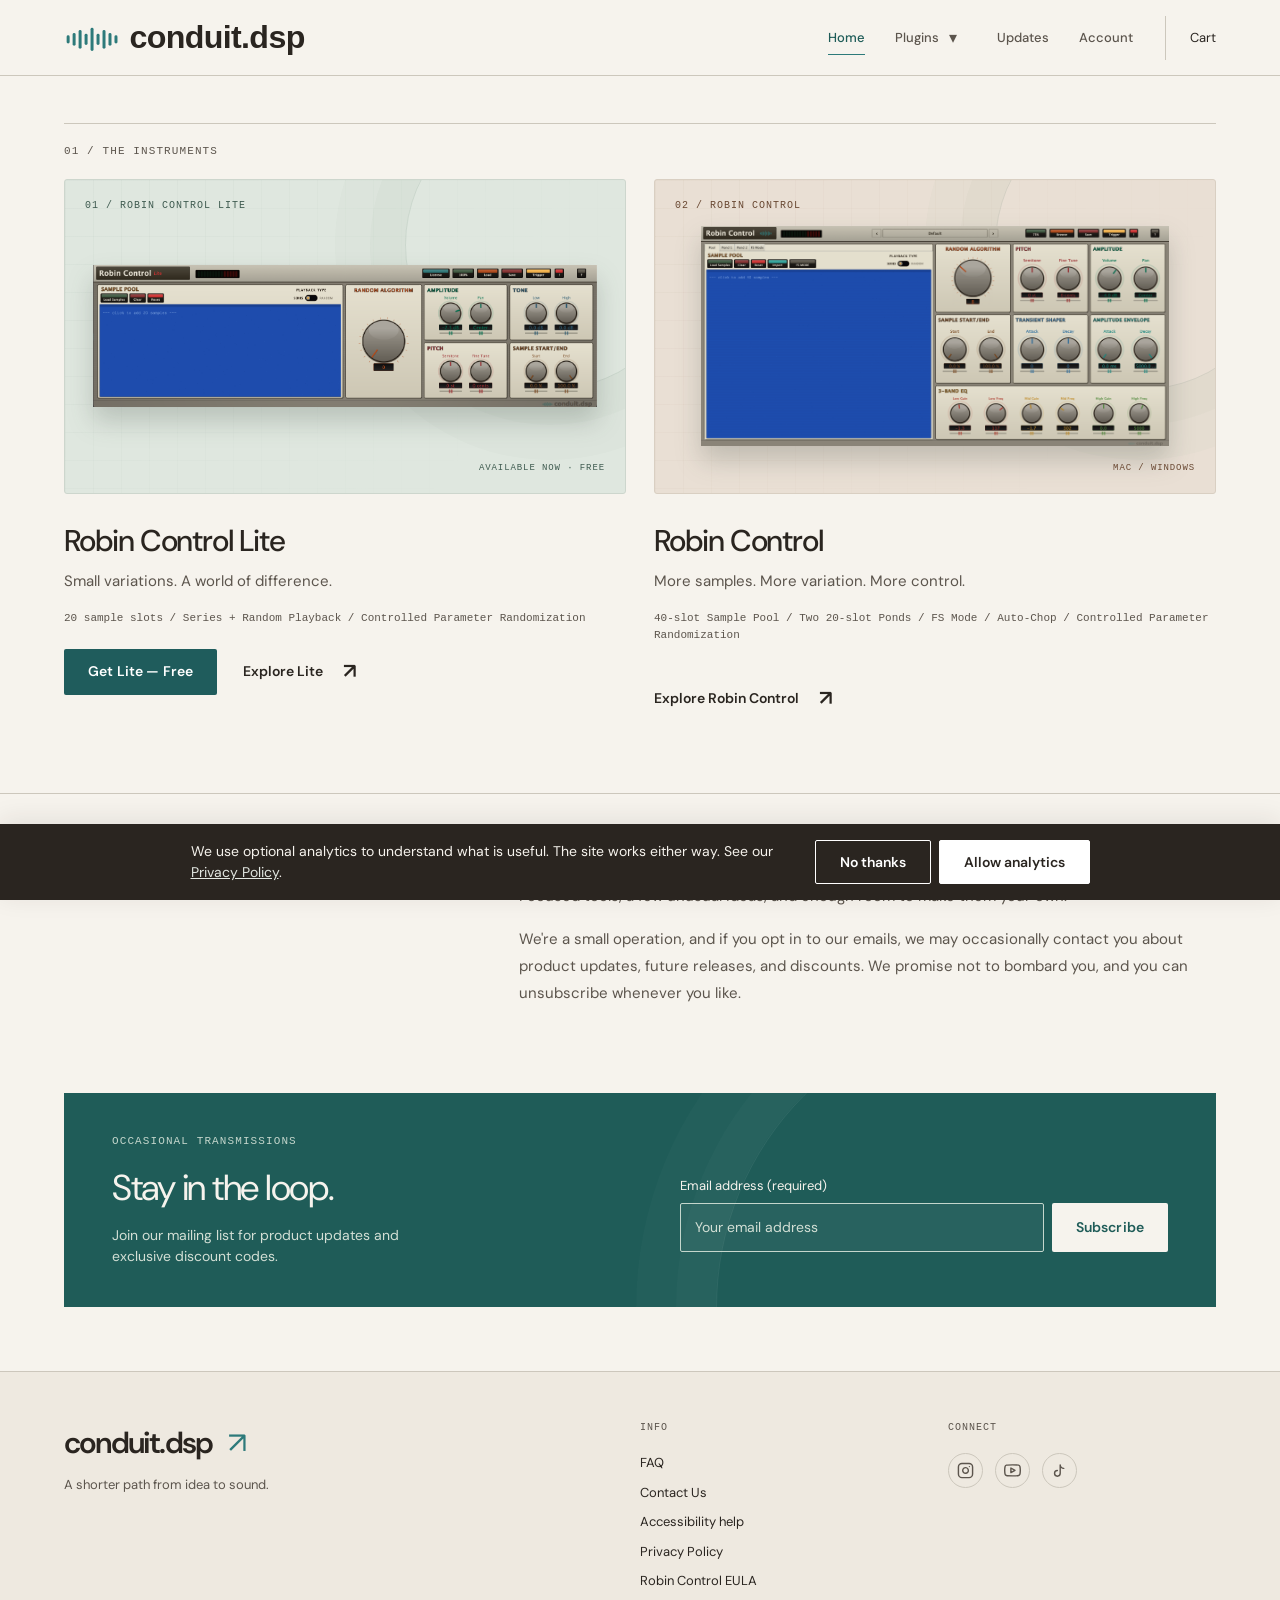
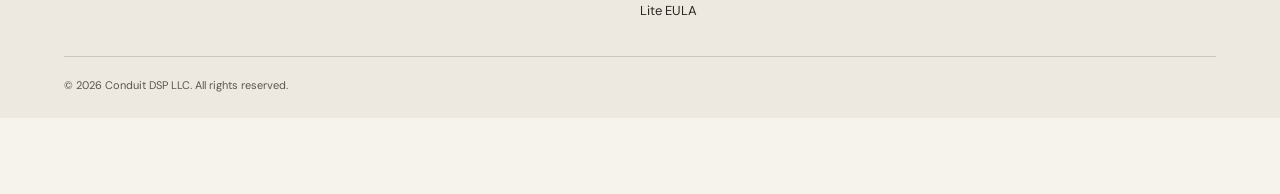
==== index.html @ bfa2acb9 "Launch Robin Control storefront with verified 1.0.2 downloads and refund terms" ====
<!DOCTYPE html>
<html lang="en">
<!-- ==================== HEAD: Meta, Fonts, Stylesheets ==================== -->
<head>
  <meta charset="UTF-8">
  <meta name="viewport" content="width=device-width, initial-scale=1.0">
  <link rel="icon" type="image/png" href="/assets/images/WAVEFORM-favicon.png">
  <title>Conduit DSP — Audio Plugins</title>
  <!-- Open Graph -->
  <meta property="og:title" content="Conduit DSP — Audio Plugins">
  <meta property="og:description" content="Precision audio plugins for modern producers and sound designers.">
  <meta property="og:image" content="https://conduitdsp.com/assets/images/og-image.png">
  <meta property="og:url" content="https://conduitdsp.com/">
  <meta property="og:type" content="website">
  <!-- Twitter Card -->
  <meta name="twitter:card" content="summary_large_image">
  <meta name="twitter:title" content="Conduit DSP — Audio Plugins">
  <meta name="twitter:description" content="Precision audio plugins for modern producers and sound designers.">
  <meta name="twitter:image" content="https://conduitdsp.com/assets/images/og-image.png">
  <!-- Google Fonts: DM Serif Display (headings) + DM Sans (body) -->
  <link rel="preconnect" href="https://fonts.googleapis.com">
  <link rel="preconnect" href="https://fonts.gstatic.com" crossorigin>
  <link href="https://fonts.googleapis.com/css2?family=DM+Serif+Display:ital@0;1&family=DM+Sans:wght@400;500;600;700&display=swap" rel="stylesheet">
  <!-- Stylesheets -->
  <link rel="stylesheet" href="/assets/css/reset.css">
  <link rel="stylesheet" href="/assets/css/global.css">
  <link rel="stylesheet" href="/assets/css/header.css">
  <link rel="stylesheet" href="/assets/css/footer.css">
  <link rel="stylesheet" href="/assets/css/storefront.css?v=20260922-1">
  <link rel="stylesheet" href="/assets/css/cookie-banner.css">
  <link rel="stylesheet" href="/assets/css/pages/home.css?v=20260922-1">
  <!-- MailerLite Universal -->
  <script>
  (function(w,d,e,u,f,l,n){w[f]=w[f]||function(){(w[f].q=w[f].q||[])
  .push(arguments);},l=d.createElement(e),l.async=1,l.src=u,
  n=d.getElementsByTagName(e)[0],n.parentNode.insertBefore(l,n);})
  (window,document,'script','https://assets.mailerlite.com/js/universal.js','ml');
  ml('account', '2241125');
  </script>
  <!-- End MailerLite Universal -->
</head>
<body>
  <a class="skip-link" href="#main-content">Skip to content</a>

  <!-- ==================== HEADER: Logo, Cart Widget, Navigation ==================== -->
  <header class="site-header">
    <div class="site-header__inner container">
      <div class="site-header__top">
        <a href="/" class="site-logo">
          <img src="/assets/images/logo.svg" alt="Conduit DSP">
        </a>
        <nav class="site-nav" id="site-nav" aria-label="Main navigation">
        <ul class="site-nav__list">
          <li class="nav-item active"><a href="/">Home</a></li>
          <li class="nav-item nav-item--has-dropdown">
            <a href="/plugins/">Plugins</a>
            <button class="nav-dropdown-toggle" type="button" aria-label="Show plugin links" aria-expanded="false" aria-controls="plugin-menu"><span aria-hidden="true">▾</span></button>
            <div id="plugin-menu" class="dropdown-menu">
              <a href="/plugins/robin-control/">Robin Control</a>
              <a href="/plugins/robin-control-lite/">Robin Control Lite</a>
            </div>
          </li>
          <li class="nav-item"><a href="/updates/">Updates</a></li>
          <li class="nav-item"><a href="/account/" data-store-action="view_account">Account</a></li>
        </ul>
      </nav>
        <div class="cart-widget">
          <a href="/cart/" class="cart-widget__link" data-store-action="view_cart">Cart <span class="cart-count" hidden data-moonbase-if="cart.has_items" data-moonbase-render="cart.item_count">0</span></a>
        </div>
        <button type="button" class="nav-toggle" aria-label="Toggle navigation" aria-controls="site-nav" aria-expanded="false"><span></span><span></span></button>
      </div>
    </div>
  </header>

  <!-- ==================== MAIN CONTENT ==================== -->
  <main class="main-content" id="main-content" tabindex="-1">


    <h1 class="sr-only">Audio plugins from conduit.dsp</h1>

    <!-- ========== Plugin Cards Grid ========== -->
    <section class="home-plugins" id="plugins" aria-label="Our plugins">
      <div class="container">
        <div class="section-index"><span>01 / The instruments</span></div>
        <div class="home-plugins__grid">

          <!-- Robin Control Lite Card -->
          <article class="plugin-card plugin-card--lite">
            <a href="/plugins/robin-control-lite/" class="plugin-card__image plugin-card__image--screenshot">
              <span class="product-label">01 / Robin Control Lite</span><img src="/assets/images/RCL_02.png" alt="Robin Control Lite plugin interface" width="2802" height="792"><span class="product-status">Available now · Free</span>
            </a>
            <div class="plugin-card__body">
              <h2 class="plugin-card__name"><a href="/plugins/robin-control-lite/">Robin Control Lite</a></h2>
              <p class="plugin-card__summary">Small variations. A world of difference.</p>
              <p class="plugin-card__meta">20 sample slots / Series + Random Playback / Controlled Parameter Randomization</p>
              <div class="plugin-card__actions"><a class="btn btn--primary" href="https://conduitdsp.moonbase.sh/buy/robin-control-lite" data-store-action="add_to_cart" data-moonbase-if="!product.robin-control-lite.owned">Get Lite — Free</a><a class="btn btn--outline" href="https://conduitdsp.moonbase.sh/download/robin-control-lite" data-store-action="download_product" hidden data-moonbase-if="product.robin-control-lite.owned">Download Lite</a><a class="text-link" href="/plugins/robin-control-lite/">Explore Lite <span aria-hidden="true">↗</span></a></div>
            </div>
          </article>

          <!-- Robin Control Card -->
          <article class="plugin-card plugin-card--control">
            <a href="/plugins/robin-control/" class="plugin-card__image plugin-card__image--screenshot">
              <span class="product-label">02 / Robin Control</span><span class="plugin-card__image-frame">
                <img src="/assets/images/robin-control-interface.png" alt="Robin Control plugin interface" width="2096" height="986">

              </span><span class="product-status">Mac / Windows</span>
            </a>
            <div class="plugin-card__body">
              <h2 class="plugin-card__name"><a href="/plugins/robin-control/">Robin Control</a></h2>
              <p class="plugin-card__summary">More samples. More variation. More control.</p>
              <p class="plugin-card__meta">40-slot Sample Pool / Two 20-slot Ponds / FS Mode / Auto-Chop / Controlled Parameter Randomization</p>

              <a class="text-link product-explore" href="/plugins/robin-control/">Explore Robin Control <span aria-hidden="true">↗</span></a>
            </div>
          </article>



        </div>
      </div>
    </section>

    <!-- ========== About Section ========== -->
    <section class="home-about">
      <div class="container">
        <!-- <img src="/assets/images/banner-about.jpg" alt="About Conduit DSP" class="about-banner"> -->
        <div class="home-about__text">
          <p class="eyebrow">02 / A note from conduit.dsp</p>
          <p>We make audio plugins that shorten the path between an idea and the sound in your head. Focused tools, a few unusual ideas, and enough room to make them your own.</p>
          <p>We're a small operation, and if you opt in to our emails, we may occasionally contact you about product updates, future releases, and discounts. We promise not to bombard you, and you can unsubscribe whenever you like.</p>
        </div>
      </div>
    </section>

    <!-- ========== Newsletter Signup ========== -->
    <section class="home-newsletter">
      <div class="container">
        <div class="home-newsletter__inner">
          <p class="eyebrow">Occasional transmissions</p><h2>Stay in the loop.</h2>
          <p>Join our mailing list for product updates and exclusive discount codes.</p>
          <form id="newsletter-form" class="newsletter-form">
            <label for="newsletter-email">Email address (required)</label><input id="newsletter-email" type="email" name="email" placeholder="Your email address" autocomplete="email" required>
            <button type="submit" class="btn btn--submit">Subscribe</button>
          </form>
          <div id="newsletter-status" role="status" aria-live="polite" aria-atomic="true"></div>
        </div>
      </div>
    </section>
  </main>

  <!-- ==================== FOOTER: Info Links, Social Icons, Copyright ==================== -->
  <footer class="site-footer">
    <div class="container">
      <div class="site-footer__inner">
        <div class="footer-brand"><a href="/">conduit.dsp<span aria-hidden="true">↗</span></a><p>A shorter path from idea to sound.</p></div>
        <div class="footer-col">
          <h2 class="footer-col__heading">Info</h2>
          <div class="footer-links">
            <a href="/faq/">FAQ</a>
            <a href="mailto:hello@conduitdsp.com">Contact Us</a>
            <a href="mailto:hello@conduitdsp.com?subject=Website%20accessibility%20help">Accessibility help</a>
            <a href="/privacy-policy/">Privacy Policy</a>
            <a href="/eula/robin-control/">Robin Control EULA</a>
            <a href="/eula/robin-control-lite/">Lite EULA</a>
          </div>
        </div>
        <div class="footer-col">
          <h2 class="footer-col__heading">Connect</h2>
          <div class="footer-socials">
            <a href="https://www.instagram.com/conduit.dsp/" aria-label="Instagram" target="_blank" rel="noopener">
              <svg aria-hidden="true" focusable="false" viewBox="0 0 24 24" fill="none" stroke="currentColor" stroke-width="2" stroke-linecap="round" stroke-linejoin="round"><rect x="2" y="2" width="20" height="20" rx="5" ry="5"/><path d="M16 11.37A4 4 0 1 1 12.63 8 4 4 0 0 1 16 11.37z"/><line x1="17.5" y1="6.5" x2="17.51" y2="6.5"/></svg>
            </a>
            <a href="https://www.youtube.com/@conduitdsp" aria-label="YouTube" target="_blank" rel="noopener">
              <svg aria-hidden="true" focusable="false" viewBox="0 0 24 24" fill="none" stroke="currentColor" stroke-width="2" stroke-linecap="round" stroke-linejoin="round"><path d="M22.54 6.42a2.78 2.78 0 0 0-1.94-2C18.88 4 12 4 12 4s-6.88 0-8.6.46a2.78 2.78 0 0 0-1.94 2A29 29 0 0 0 1 11.75a29 29 0 0 0 .46 5.33A2.78 2.78 0 0 0 3.4 19.1c1.72.46 8.6.46 8.6.46s6.88 0 8.6-.46a2.78 2.78 0 0 0 1.94-2 29 29 0 0 0 .46-5.25 29 29 0 0 0-.46-5.43z"/><polygon points="9.75 15.02 15.5 11.75 9.75 8.48 9.75 15.02"/></svg>
            </a>
            <a href="https://www.tiktok.com/@conduit.dsp" aria-label="TikTok" target="_blank" rel="noopener">
              <svg aria-hidden="true" focusable="false" viewBox="0 0 24 24" fill="none" stroke="currentColor" stroke-width="2" stroke-linecap="round" stroke-linejoin="round"><path d="M9 12a4 4 0 1 0 4 4V4a5 5 0 0 0 5 5"/></svg>
            </a>
          </div>
        </div>
      </div>
      <p class="site-footer__copyright">&copy; 2026 Conduit DSP LLC. All rights reserved.</p>
    </div>
  </footer>

  <!-- ==================== COOKIE CONSENT ==================== -->
  <div id="cookie-banner" class="cookie-banner hidden" role="region" aria-label="Analytics preferences">
    <p class="cookie-banner__text">We use optional analytics to understand what is useful. The site works either way. See our <a href="/privacy-policy/">Privacy Policy</a>.</p>
    <div class="cookie-banner__actions">
      <button id="cookie-reject" class="cookie-banner__btn cookie-banner__btn--secondary" type="button">No thanks</button>
      <button id="cookie-accept" class="cookie-banner__btn" type="button">Allow analytics</button>
    </div>
  </div>

  <!-- ==================== SCRIPTS ==================== -->
  <script src="/assets/js/storefront.js?v=20261021-rc1"></script>
  <script src="/assets/js/nav.js"></script>
  <script src="/assets/js/cookie-banner.js"></script>

  <script src="/assets/js/newsletter.js"></script>
</body>
</html>
---- assets/css/global.css ----
:root {
  --bg-primary:     #F6F3ED;
  --bg-secondary:   #EEE9E0;
  --bg-elevated:    #E2E7E1;
  --border:         #CCC7BC;
  --text-primary:   #2A2520;
  --text-muted:     #5C554D;
  --text-dim:       #716A60;
  --accent:         #2D7A7A;
  --accent-hover:   #184E4B;
  --accent-deep:    #1F5C58;
  --clay:           #A45D43;
  --font-mono:      ui-monospace, SFMono-Regular, Consolas, monospace;
  --danger:         #B02D36;
  --white:          #ffffff;

  --font-display: 'DM Serif Display', serif;
  --font-body:    'DM Sans', sans-serif;

  --text-xs:   0.75rem;
  --text-sm:   0.875rem;
  --text-base: 1rem;
  --text-lg:   1.125rem;
  --text-xl:   1.25rem;
  --text-2xl:  1.5rem;
  --text-3xl:  2rem;
  --text-4xl:  2.75rem;

  --space-1:  0.25rem;
  --space-2:  0.5rem;
  --space-3:  0.75rem;
  --space-4:  1rem;
  --space-5:  1.25rem;
  --space-6:  1.5rem;
  --space-8:  2rem;
  --space-12: 3rem;
  --space-16: 4rem;
  --space-24: 6rem;

  --max-width: 1200px;
  --header-height: 75px;
  --border-radius: 4px;
}

body {
  background: var(--bg-primary);
  color: var(--text-primary);
  font-family: var(--font-body);
  font-size: var(--text-base);
  display: flex;
  flex-direction: column;
  min-height: 100vh;
}

a:hover {
  text-decoration: underline;
}

.container {
  width: 100%;
  max-width: var(--max-width);
  margin: 0 auto;
  padding: 0 var(--space-6);
}

.main-content {
  padding-top: var(--header-height);
  padding-bottom: var(--space-16);
  flex: 1;
}

/* Buttons */
.btn {
  display: inline-flex;
  align-items: center;
  justify-content: center;
  min-height: 46px;
  padding: var(--space-3) var(--space-6);
  font-family: var(--font-body);
  font-size: var(--text-sm);
  font-weight: 600;
  text-transform: none;
  letter-spacing: 0.01em;
  cursor: pointer;
  border: none;
  border-radius: 2px;
  transition: background 180ms, color 180ms, border-color 180ms, transform 180ms, box-shadow 180ms;
}

.btn--primary {
  background: #1F5C5C;
  color: #fff;
}
.btn--primary:hover { background: #184D4D; }

.btn--add-cart {
  background: #1F5C5C;
  color: #fff;
  width: 100%;
  text-align: center;
}
.btn--add-cart:hover { background: #184D4D; }

.btn--outline {
  background: transparent;
  border: 2px solid #1F5C5C;
  color: #1F5C5C;
}
.btn--outline:hover {
  background: #1F5C5C;
  color: #fff;
}

.btn--lg {
  padding: var(--space-4) var(--space-8);
  font-size: var(--text-base);
}

/* Page stub */
.page-stub {
  padding-top: var(--space-16);
  min-height: 60vh;
}

.page-stub h1 {
  font-family: var(--font-display);
  font-size: var(--text-3xl);
  color: var(--text-primary);
  letter-spacing: 0.02em;
  margin-bottom: var(--space-4);
}

.page-stub p {
  color: var(--text-muted);
  font-size: var(--text-base);
}

/* Legal notice (used under download CTAs and inside email modal) */
.legal-notice {
  font-size: var(--text-xs);
  color: var(--text-muted);
  line-height: 1.5;
  margin-top: var(--space-3);
}

.legal-notice a {
  color: var(--text-muted);
  text-decoration: underline;
}

.legal-notice a:hover {
  color: var(--text-primary);
}

/* Shared editorial rhythm and accessible interactions. */
html { scroll-behavior: smooth; scroll-padding-top: 100px; }
::selection { background: #C6DCD4; color: #173D39; }
a, button, input, select, summary { -webkit-tap-highlight-color: transparent; }
:focus-visible { outline: 2px solid var(--accent); outline-offset: 5px; }
.btn:hover { text-decoration: none; transform: translateY(-2px); box-shadow: 0 4px 10px #203B3312; }
.btn:active { transform: translateY(0); }
.btn:disabled { transform: none; box-shadow: none; }
.btn--outline { border-width: 1px; }
.eyebrow, .section-index, .product-label, .product-status { font-family: var(--font-mono); font-size: 11px; font-weight: 400; letter-spacing: .1em; text-transform: uppercase; }
.eyebrow { color: var(--accent-deep); margin-bottom: 24px; }
.text-link { display: inline-flex; gap: 20px; align-items: center; font-size: 14px; font-weight: 600; }
.text-link span { font-size: 21px; transition: transform 180ms; }
.text-link:hover { text-decoration: none; color: var(--accent); }
.text-link:hover span { transform: translate(3px, -2px); }
.sr-only { position: absolute; width: 1px; height: 1px; padding: 0; margin: -1px; overflow: hidden; clip-path: inset(50%); white-space: nowrap; border: 0; }
.skip-link { position: fixed; top: -100px; left: 20px; padding: 12px 20px; background: var(--text-primary); color: white; z-index: 10000; }
.skip-link:focus { top: 12px; }
.page-stub { max-width: 880px; padding-bottom: 48px; }
.page-stub h1 { font-family: var(--font-body); font-size: clamp(36px, 5vw, 60px); letter-spacing: -.045em; margin-bottom: 40px; }
.page-stub h2 { font-size: 24px; margin: 36px 0 12px; }
.page-stub p { line-height: 1.8; margin-bottom: 18px; }
.page-stub a { text-decoration: underline; text-underline-offset: 3px; }
.faq-item { border-top: 1px solid var(--border); padding: 25px 0 12px; }
.faq-item h2 { font-size: 19px; font-weight: 500; margin-bottom: 10px; }
@media (max-width: 600px) { .container { padding-inline: 20px; } }
@media (prefers-reduced-motion: reduce) {
  html { scroll-behavior: auto; }
  *, *::before, *::after { animation: none !important; transition: none !important; }
}
.page-stub ul { padding-left: 20px; margin: 16px 0 24px; }
.page-stub li { list-style: disc; color: var(--text-muted); line-height: 1.8; margin-bottom: 8px; }

/* Keep keyboard focus visible above fixed header/consent surfaces. */
html { scroll-padding-bottom: calc(var(--cookie-banner-height, 0px) + 20px); }
body { padding-bottom: var(--cookie-banner-height, 0px); }
:where(.site-header, .main-content, .site-footer, .cookie-banner, .storefront-notice) :focus-visible {
  outline: 3px solid var(--accent-deep);
  outline-offset: 3px;
  box-shadow: 0 0 0 3px white;
}
#main-content:focus { outline: none; box-shadow: none; }
@media (forced-colors: active) {
  :focus-visible { outline-color: Highlight !important; }
  .btn, .cookie-banner__btn { border: 1px solid ButtonText; }
}
@media (prefers-reduced-motion: reduce) {
  html:focus-within { scroll-behavior: auto; }
}
---- assets/css/header.css ----
.site-header { position: fixed; inset: 0 0 auto; z-index: 100; background: rgba(246,243,237,.94); backdrop-filter: blur(16px); -webkit-backdrop-filter: blur(16px); border-bottom: 1px solid var(--border); }
.site-header__inner, .site-header__top { display: flex; align-items: center; }
.site-header__top { width: 100%; gap: 32px; min-height: var(--header-height); }
/* Crop only the asset's empty margins; the original waveform is unchanged. */
.site-logo { display: block; flex: 0 0 246px; width: 246px; height: 44px; overflow: hidden; position: relative; }
.site-logo img { position: absolute; width: 460px; max-width: none; height: 92px; left: -87px; top: -23px; }
.site-nav { margin-left: auto; }
.site-nav__list { display: flex; align-items: center; gap: 30px; }
.nav-item > a { display: block; padding: 26px 0; font-size: 13px; font-weight: 500; color: var(--text-muted); position: relative; }
.nav-item > a::after { content: ''; position: absolute; bottom: 18px; left: 0; width: 100%; height: 1px; background: var(--accent); transform: scaleX(0); transform-origin: left; transition: transform 180ms; }
.nav-item > a:hover, .nav-item.active > a { color: var(--accent-deep); text-decoration: none; }
.nav-item > a:hover::after, .nav-item.active > a::after { transform: scaleX(1); }
.nav-item--has-dropdown { position: relative; }
.dropdown-menu { position: absolute; top: 100%; left: -20px; width: 220px; padding: 10px; background: var(--bg-primary); border: 1px solid var(--border); box-shadow: 0 16px 40px #252F2414; opacity: 0; visibility: hidden; transform: translateY(5px); transition: opacity 160ms, transform 160ms, visibility 160ms; }
.nav-item--open .dropdown-menu { opacity: 1; visibility: visible; transform: translateY(0); }
.dropdown-menu a { display: block; padding: 12px; color: var(--text-muted); font-size: 13px; }
.dropdown-menu a:hover { text-decoration: none; background: var(--bg-secondary); color: var(--accent-deep); }
.cart-widget { display: flex; align-items: center; gap: 10px; padding-left: 24px; border-left: 1px solid var(--border); }
.cart-widget__link { display: inline-flex; align-items: center; font-size: 13px; white-space: nowrap; }
#cart-total { font-variant-numeric: tabular-nums; }
#currency-select { background: transparent; border: none; color: var(--text-muted); font-size: 12px; padding: 8px 2px; cursor: pointer; }
.cart-count { width: 20px; height: 20px; display: inline-flex; align-items: center; justify-content: center; background: var(--accent-deep); color: white; border-radius: 50%; font-size: 11px; }
.cart-count.hidden { display: none; }
.nav-toggle { display: none; }
@media (max-width: 900px) {
  .site-header__top { gap: 16px; }
  .site-nav__list { gap: 22px; }
  .cart-widget { padding-left: 16px; }
  .site-logo { flex-basis: 220px; width: 220px; }
  .site-logo img { width: 420px; height: 84px; left: -80px; top: -19px; }
}
@media (max-width: 768px) {
  .site-header__top { gap: 8px; }
  .site-logo { flex-basis: 190px; width: 190px; margin-right: auto; }
  .site-logo img { width: 365px; height: 73px; left: -70px; top: -14px; }
  .cart-widget { border: none; padding: 0; gap: 6px; }
  .nav-toggle { flex: 0 0 40px; display: flex; flex-direction: column; align-items: center; justify-content: center; gap: 6px; width: 40px; height: 44px; border: none; background: transparent; cursor: pointer; }
  .nav-toggle span { width: 20px; height: 1px; background: var(--text-primary); transition: transform 180ms; }
  .nav-toggle[aria-expanded="true"] span:first-child { transform: translateY(3.5px) rotate(45deg); }
  .nav-toggle[aria-expanded="true"] span:last-child { transform: translateY(-3.5px) rotate(-45deg); }
  .site-nav { display: none; position: absolute; top: 100%; left: 0; right: 0; padding: 16px 24px 24px; background: var(--bg-primary); border-bottom: 1px solid var(--border); box-shadow: 0 20px 30px #252F2414; max-height: calc(100dvh - var(--header-height)); overflow: auto; }
  .site-nav--open { display: block; }
  .site-nav__list { display: block; }
  .nav-item > a { padding: 12px 0; font-size: 16px; }
  .nav-item > a::after { display: none; }
  .dropdown-menu { position: static; width: 100%; padding: 0 0 0 12px; opacity: 1; visibility: visible; transform: none; border: none; border-left: 1px solid var(--border); box-shadow: none; }
  .dropdown-menu a { padding: 10px 12px; }
}
@media (max-width: 400px) {
  .site-logo { flex-basis: 153px; width: 153px; }
  .site-logo img { width: 300px; height: 60px; left: -57px; top: -7px; }
  #cart-total { font-size: 11px; }
  #currency-select { font-size: 11px; }
}
@media (max-width: 768px) and (min-width: 401px) { .site-logo { flex-basis: 198px; width: 198px; } }
@media (max-width: 400px) { .site-logo { flex-basis: 166px; width: 166px; } .cart-widget__total { display: none; } }
@media (max-width: 360px) { .site-logo { flex-basis: 142px; width: 142px; } .site-logo img { width: 270px; height: 54px; left: -51px; top: -4px; } .site-header__top { gap: 4px; } }

/* A separate disclosure keeps Plugins a normal destination link. */
.nav-item--has-dropdown { display: flex; align-items: center; flex-wrap: wrap; }
.nav-dropdown-toggle { display: none; align-items: center; justify-content: center; min-width: 28px; min-height: 44px; padding: 0; border: 0; background: transparent; color: var(--text-muted); cursor: pointer; }
.nav-ready .nav-dropdown-toggle { display: inline-flex; }
.dropdown-menu[hidden] { display: none; }
.nav-dropdown-toggle[aria-expanded="true"] span { transform: rotate(180deg); }
.cart-widget__link { min-height: 44px; }
html:not(.nav-ready) .nav-item--has-dropdown:hover .dropdown-menu,
html:not(.nav-ready) .nav-item--has-dropdown:focus-within .dropdown-menu { opacity: 1; visibility: visible; transform: none; }
@media (max-width: 768px) {
  .nav-item--has-dropdown > a { flex: 1; }
  .nav-dropdown-toggle { min-width: 44px; }
  html:not(.nav-ready) .site-header { position: relative; }
  html:not(.nav-ready) .main-content { padding-top: 0; }
  html:not(.nav-ready) .site-header__top { flex-wrap: wrap; }
  html:not(.nav-ready) .site-nav { display: block; position: static; order: 4; width: 100%; max-height: none; }
  html:not(.nav-ready) .nav-toggle { display: none; }
}
---- assets/css/footer.css ----
.site-footer { background: var(--bg-secondary); border-top: 1px solid var(--border); padding: 48px 0 24px; }
.site-footer__inner { display: grid; grid-template-columns: 2fr 1fr 1fr; gap: 40px; }
.footer-brand > a { font-family: var(--font-body); font-size: 30px; font-weight: 600; letter-spacing: -.06em; display: inline-flex; gap: 16px; }
.footer-brand > a:hover { text-decoration: none; }
.footer-brand > a span { color: var(--accent); font-weight: 400; }
.footer-brand p { font-size: 13px; color: var(--text-muted); margin-top: 10px; }
.footer-col__heading { font-family: var(--font-mono); font-size: 10px; letter-spacing: .1em; color: var(--text-muted); text-transform: uppercase; margin-bottom: 18px; }
.footer-links { display: flex; flex-direction: column; gap: 10px; }
.footer-links a { font-size: 13px; color: var(--text-primary); }
.footer-links a:hover { color: var(--accent); text-decoration: none; }
.footer-socials { display: flex; gap: 12px; }
.footer-socials a { color: var(--text-muted); padding: 8px; border: 1px solid var(--border); border-radius: 50%; transition: color 180ms, border-color 180ms; }
.footer-socials a:hover { color: var(--accent); border-color: var(--accent); }
.footer-socials svg { width: 17px; height: 17px; }
.site-footer__copyright { margin-top: 36px; padding-top: 20px; border-top: 1px solid var(--border); font-size: 11px; color: var(--text-muted); }
@media (max-width: 680px) { .site-footer__inner { grid-template-columns: 1fr 1fr; gap: 30px; } .footer-brand { grid-column: 1 / -1; } }
---- assets/css/storefront.css ----
[data-moonbase-if][hidden], .storefront-notice[hidden] { display: none !important; }
[data-store-action][aria-busy="true"] { cursor: progress; opacity: .65; }
.cart-widget__link { gap: 7px; }
.storefront-page { padding-block: 60px 80px; max-width: 780px; }
.storefront-page h1 { font-size: clamp(36px, 5vw, 60px); letter-spacing: -.045em; margin-bottom: 20px; }
.storefront-page > p { color: var(--text-muted); margin-block: 16px; max-width: 600px; }
.storefront-actions { display: flex; flex-wrap: wrap; gap: 14px; margin-block: 28px; }
.storefront-note { font-size: 13px; line-height: 1.7; }
.storefront-notice { position: fixed; bottom: 24px; left: 50%; transform: translateX(-50%); z-index: 110; width: max-content; max-width: calc(100% - 32px); background: var(--bg-primary); border: 1px solid var(--border); box-shadow: 0 8px 30px #2A252022; padding: 16px 20px; font-size: 14px; }
.storefront-notice a { text-decoration: underline; }
.storefront-notice button { margin-left: 16px; background: none; border: none; color: var(--text-muted); cursor: pointer; text-decoration: underline; }
@media (max-width: 768px) { .storefront-page { padding-block: 36px 50px; } }
---- assets/css/cookie-banner.css ----
.cookie-banner {
  position: fixed;
  bottom: 0;
  left: 0;
  right: 0;
  background: var(--text-primary);
  color: var(--bg-primary);
  padding: var(--space-4) var(--space-6);
  display: flex;
  align-items: center;
  justify-content: center;
  gap: var(--space-6);
  font-family: var(--font-body);
  font-size: var(--text-sm);
  z-index: 9999;
}

.cookie-banner.hidden {
  display: none;
}

.cookie-banner__text {
  max-width: 600px;
}

.cookie-banner__text a {
  color: var(--bg-elevated);
  text-decoration: underline;
}

.cookie-banner__actions {
  display: flex;
  align-items: center;
  gap: var(--space-2);
}

.cookie-banner__btn {
  background: var(--white);
  color: var(--text-primary);
  border: 1px solid var(--white);
  padding: var(--space-2) var(--space-6);
  font-family: var(--font-body);
  font-size: var(--text-sm);
  font-weight: 600;
  cursor: pointer;
  border-radius: 2px;
  white-space: nowrap;
}

.cookie-banner__btn:hover {
  background: var(--bg-secondary);
}

.cookie-banner__btn--secondary {
  background: transparent;
  color: var(--white);
}

.cookie-banner__btn--secondary:hover {
  background: rgba(255, 255, 255, 0.12);
}

@media (max-width: 480px) {
  .cookie-banner {
    flex-direction: column;
    gap: var(--space-3);
    text-align: center;
  }

  .cookie-banner__actions {
    justify-content: center;
    width: 100%;
  }
}

.cookie-banner { box-shadow: 0 -4px 24px #2A252018; }
.cookie-banner__btn { min-height: 42px; }
@media (min-width: 481px) and (max-width: 768px) { .cookie-banner { flex-wrap: wrap; gap: 12px; } }

.cookie-banner__actions { flex-wrap: wrap; justify-content: center; }
.cookie-banner__btn { min-height: 44px; white-space: normal; }
/* At heavy zoom a fixed banner can fill most of the viewport. Keep it in flow. */
@media (max-height: 500px) { .cookie-banner { position: static; } }
---- assets/css/pages/home.css ----
.home-plugins { padding-top: 48px; scroll-margin-top: 100px; }
.section-index { display: flex; justify-content: space-between; gap: 20px; border-top: 1px solid var(--border); padding: 19px 0; color: var(--text-muted); }
.home-plugins__grid, .plugins-grid { display: grid; grid-template-columns: repeat(2, minmax(0, 1fr)); gap: 28px; align-items: start; }
.plugin-card { min-width: 0; }
.plugin-card__image { display: flex; align-items: center; justify-content: center; position: relative; height: 315px; padding: 46px 28px; overflow: hidden; isolation: isolate; background: #DFE7DF; border: 1px solid #CDD6CD; border-radius: 3px; }
.plugin-card__image::before { content: ''; position: absolute; inset: 0; z-index: -1; background-image: linear-gradient(#315D4B08 1px, transparent 1px), linear-gradient(90deg, #315D4B08 1px, transparent 1px); background-size: 28px 28px; mask-image: linear-gradient(125deg, #000, transparent 80%); }
.plugin-card__image::after { content: ''; position: absolute; z-index: -1; width: 290px; height: 290px; border: 1px solid #426B5520; border-radius: 50%; right: -70px; top: -80px; box-shadow: 0 0 0 35px #426B5507, 0 0 0 70px #426B5505; }
.plugin-card--control .plugin-card__image { background: #E9DFD4; border-color: #D9CFC2; }
.plugin-card--control .plugin-card__image::before { background-image: linear-gradient(#8B5A3709 1px, transparent 1px), linear-gradient(90deg, #8B5A3709 1px, transparent 1px); }
.plugin-card__image img { width: 100%; height: auto; max-height: 220px; object-fit: contain; filter: drop-shadow(0 14px 13px #28362935); transition: transform 350ms cubic-bezier(.2,.7,.2,1), filter 350ms; }
.plugin-card__image:hover img { transform: translateY(-5px) scale(1.025); filter: drop-shadow(0 20px 16px #28362940); }
.plugin-card__image-frame { display: block; width: 100%; }
.product-label { position: absolute; top: 18px; left: 20px; color: #3F5B50; font-size: 10px; }
.product-status { position: absolute; bottom: 17px; right: 20px; font-size: 9px; color: #3F5B50; }
.plugin-card--control .product-label, .plugin-card--control .product-status { color: #694832; }
.plugin-card__body { padding: 24px 0 0; }
.plugin-card__name { font-size: clamp(24px, 2.7vw, 30px); font-weight: 500; letter-spacing: -.04em; }
.plugin-card__name a:hover { text-decoration: none; color: var(--accent-deep); }
.plugin-card__summary { margin-top: 7px; font-size: 15px; color: var(--text-muted); }
.plugin-card__meta { margin: 18px 0 22px; font-family: var(--font-mono); font-size: 11px; color: var(--text-muted); }
.plugin-card__actions { display: flex; gap: 26px; align-items: center; flex-wrap: wrap; }
.plugin-card__actions .btn { width: auto; }
.product-explore { margin-top: 18px; }
.plugin-card .waitlist-signup { border-top: 1px solid var(--border); padding-top: 18px; margin-top: 22px; }
.home-about { margin-top: 78px; padding: 62px 0; border-top: 1px solid var(--border); }
.home-about__text { display: grid; grid-template-columns: .7fr 1.3fr; column-gap: 80px; }
.home-about__text .eyebrow { grid-column: 1; }
.home-about__text > p:not(.eyebrow) { grid-column: 2; color: var(--text-muted); font-size: 15px; line-height: 1.8; margin-bottom: 16px; }
.home-newsletter { background: var(--accent-deep); color: var(--bg-primary); margin: 8px auto 0; max-width: 1152px; position: relative; overflow: hidden; }
.home-newsletter::after { content: ''; position: absolute; right: -100px; bottom: -300px; width: 600px; height: 600px; border: 1px solid #ffffff12; border-radius: 50%; box-shadow: 0 0 0 40px #ffffff05, 0 0 0 80px #ffffff04; pointer-events: none; }
.home-newsletter__inner { padding: 40px 24px; display: grid; grid-template-columns: 1fr 1fr; column-gap: 80px; position: relative; z-index: 1; }
.home-newsletter .eyebrow { color: #C4D6CC; margin-bottom: 12px; }
.home-newsletter h2 { font-size: 36px; letter-spacing: -.035em; grid-column: 1; }
.home-newsletter p:not(.eyebrow) { font-size: 14px; color: #D3DFD5; max-width: 330px; margin-top: 10px; grid-column: 1; }
.newsletter-form { display: flex; gap: 8px; align-self: center; grid-column: 2; grid-row: 2 / span 2; }
.newsletter-form input { min-width: 0; width: 100%; padding: 13px 14px; background: #ffffff0a; border: 1px solid #C4D6CC88; color: white; border-radius: 2px; font-size: 14px; }
.newsletter-form input::placeholder { color: #D3DFD5; }
.newsletter-form .btn { background: var(--bg-primary); color: var(--accent-deep); }
.newsletter-success, .newsletter-error { grid-column: 2; margin-top: 12px; font-size: 14px; }
.newsletter-error { color: #FFD4C3; }
@media (max-width: 900px) { .home-newsletter { margin-inline: 24px; } .home-newsletter__inner { padding-inline: 8px; column-gap: 36px; } .plugin-card__image { height: 270px; padding-inline: 20px; } }
@media (max-width: 680px) {
  .home-plugins { padding-top: 28px; }
  .section-index { font-size: 9px; }
  .home-plugins__grid, .plugins-grid { grid-template-columns: 1fr; gap: 46px; }
  .plugin-card__image { height: 290px; padding: 48px 22px; }
  .home-about { margin-top: 52px; padding: 40px 0 25px; }
  .home-about__text { display: block; }
  .home-newsletter { margin-inline: 20px; }
  .home-newsletter__inner { display: block; padding: 30px 0; }
  .newsletter-form { margin-top: 24px; flex-wrap: wrap; }
  .newsletter-form input { flex: 1 1 180px; }
  .newsletter-form .btn { flex-grow: 1; }
}
@media (max-width: 680px) { .plugin-card__image { height: 240px; } }

.newsletter-form { flex-wrap: wrap; }
.newsletter-form label { flex-basis: 100%; font-size: 13px; }
.newsletter-form input { flex: 1 1 180px; border-color: #C4D6CC; }
#newsletter-status { grid-column: 2; margin-top: 12px; font-size: 14px; }
#newsletter-status:empty { margin: 0; }
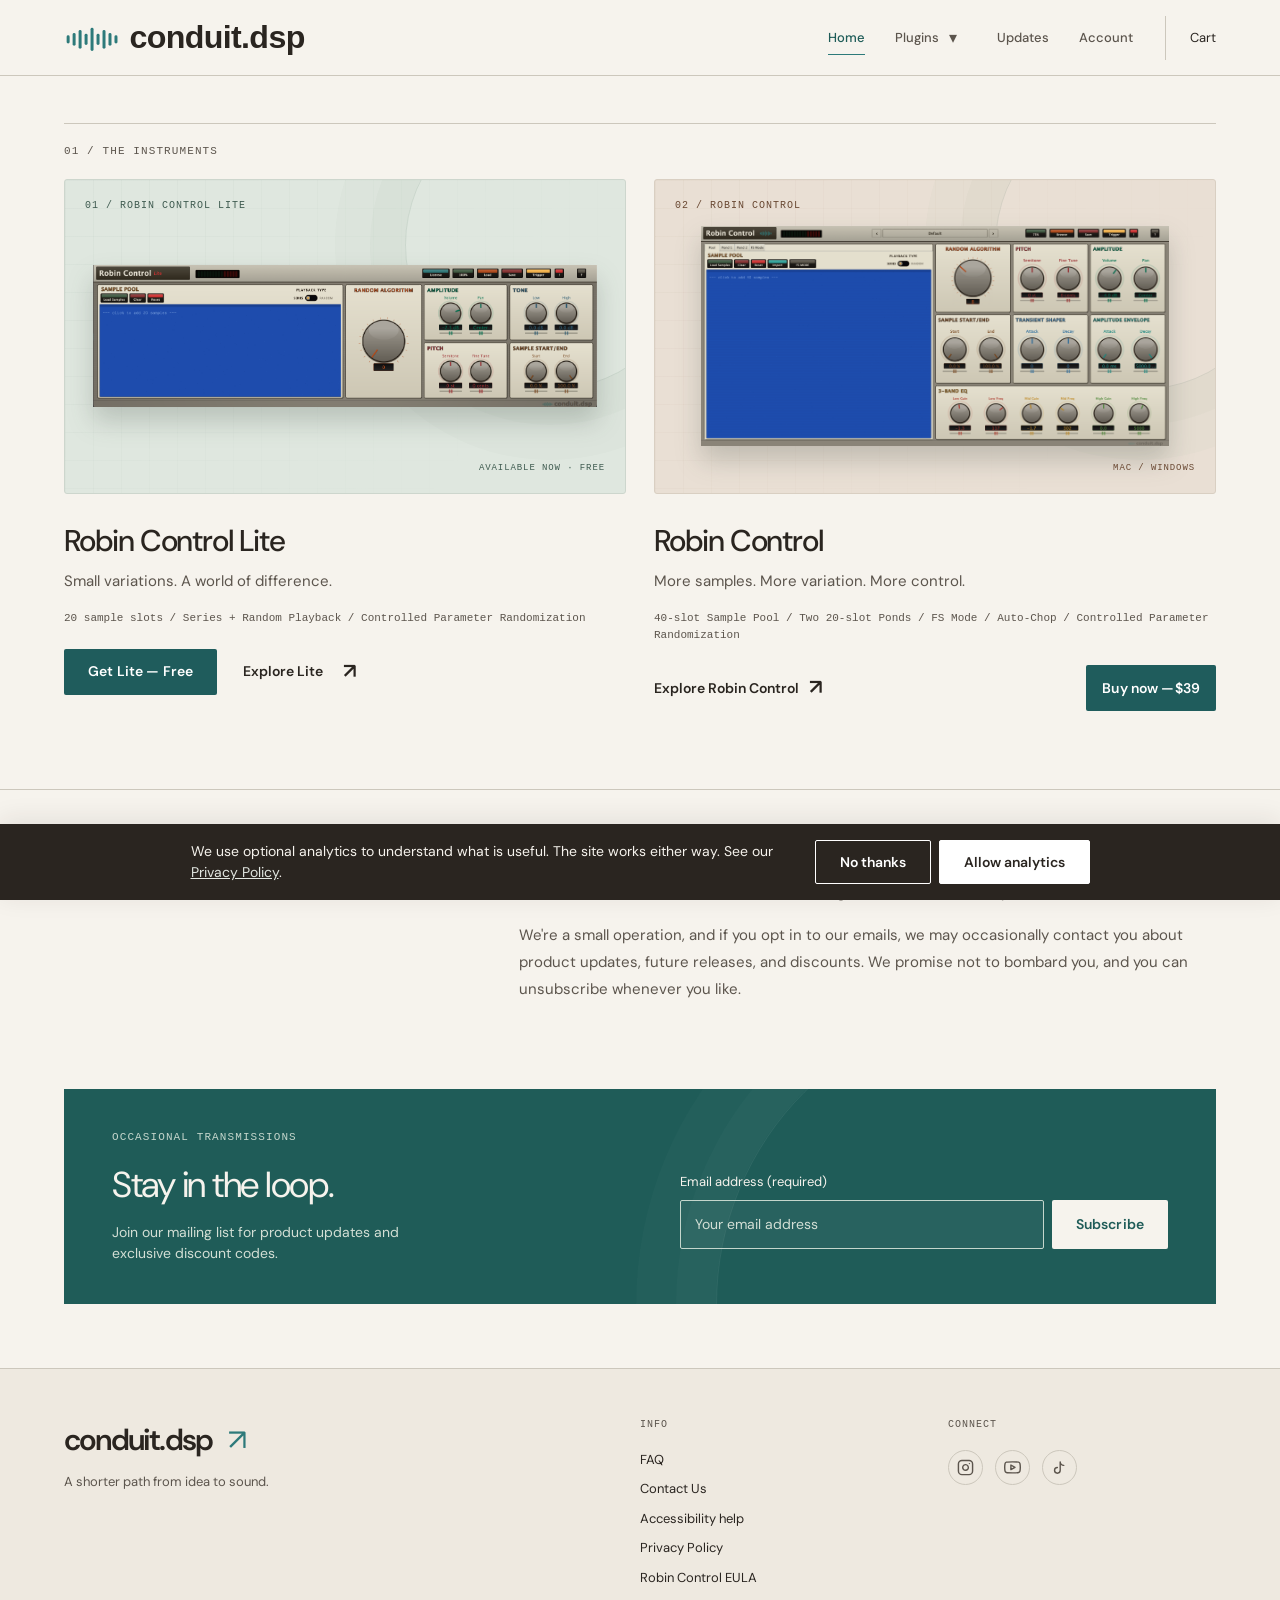
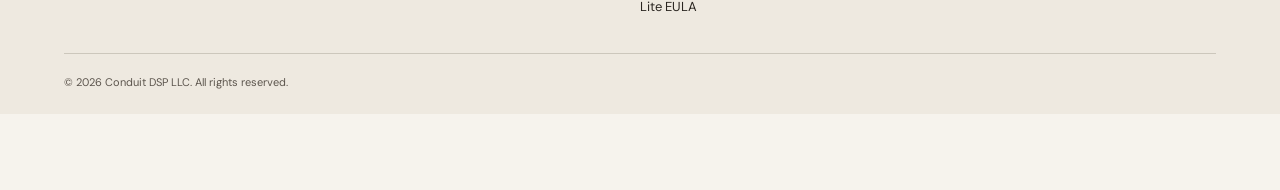
==== commit 7372baa6: "Add priced Robin Control purchase buttons to product cards" ====
--- a/index.html
+++ b/index.html
@@ -28,7 +28,7 @@
   <link rel="stylesheet" href="/assets/css/footer.css">
   <link rel="stylesheet" href="/assets/css/storefront.css?v=20260922-1">
   <link rel="stylesheet" href="/assets/css/cookie-banner.css">
-  <link rel="stylesheet" href="/assets/css/pages/home.css?v=20260922-1">
+  <link rel="stylesheet" href="/assets/css/pages/home.css?v=20261021-buy1">
   <!-- MailerLite Universal -->
   <script>
   (function(w,d,e,u,f,l,n){w[f]=w[f]||function(){(w[f].q=w[f].q||[])
@@ -110,7 +110,11 @@
               <p class="plugin-card__summary">More samples. More variation. More control.</p>
               <p class="plugin-card__meta">40-slot Sample Pool / Two 20-slot Ponds / FS Mode / Auto-Chop / Controlled Parameter Randomization</p>
 
-              <a class="text-link product-explore" href="/plugins/robin-control/">Explore Robin Control <span aria-hidden="true">↗</span></a>
+              <div class="plugin-card__actions plugin-card__actions--control">
+                <a class="text-link" href="/plugins/robin-control/">Explore Robin Control <span aria-hidden="true">↗</span></a>
+                <a class="btn btn--primary" href="https://conduitdsp.moonbase.sh/buy/robin-control" data-store-action="add_to_cart" data-store-product="robin-control" data-moonbase-if="!product.robin-control.owned">Buy now — <span data-moonbase-render="product.robin-control.price">$39</span></a>
+                <a class="btn btn--outline" href="https://conduitdsp.moonbase.sh/download/robin-control" data-store-action="download_product" data-store-product="robin-control" hidden data-moonbase-if="product.robin-control.owned">Download Robin Control</a>
+              </div>
             </div>
           </article>
 
@@ -193,7 +197,7 @@
   </div>
 
   <!-- ==================== SCRIPTS ==================== -->
-  <script src="/assets/js/storefront.js?v=20261021-rc1"></script>
+  <script src="/assets/js/storefront.js?v=20261021-rc2"></script>
   <script src="/assets/js/nav.js"></script>
   <script src="/assets/js/cookie-banner.js"></script>
 
--- a/assets/css/pages/home.css
+++ b/assets/css/pages/home.css
@@ -20,6 +20,9 @@
 .plugin-card__meta { margin: 18px 0 22px; font-family: var(--font-mono); font-size: 11px; color: var(--text-muted); }
 .plugin-card__actions { display: flex; gap: 26px; align-items: center; flex-wrap: wrap; }
 .plugin-card__actions .btn { width: auto; }
+.plugin-card__actions--control { display: grid; grid-template-columns: minmax(0, 1fr) auto; gap: 16px; }
+.plugin-card__actions--control .text-link { gap: 10px; }
+.plugin-card__actions--control .btn { padding-inline: 16px; white-space: nowrap; }
 .product-explore { margin-top: 18px; }
 .plugin-card .waitlist-signup { border-top: 1px solid var(--border); padding-top: 18px; margin-top: 22px; }
 .home-about { margin-top: 78px; padding: 62px 0; border-top: 1px solid var(--border); }
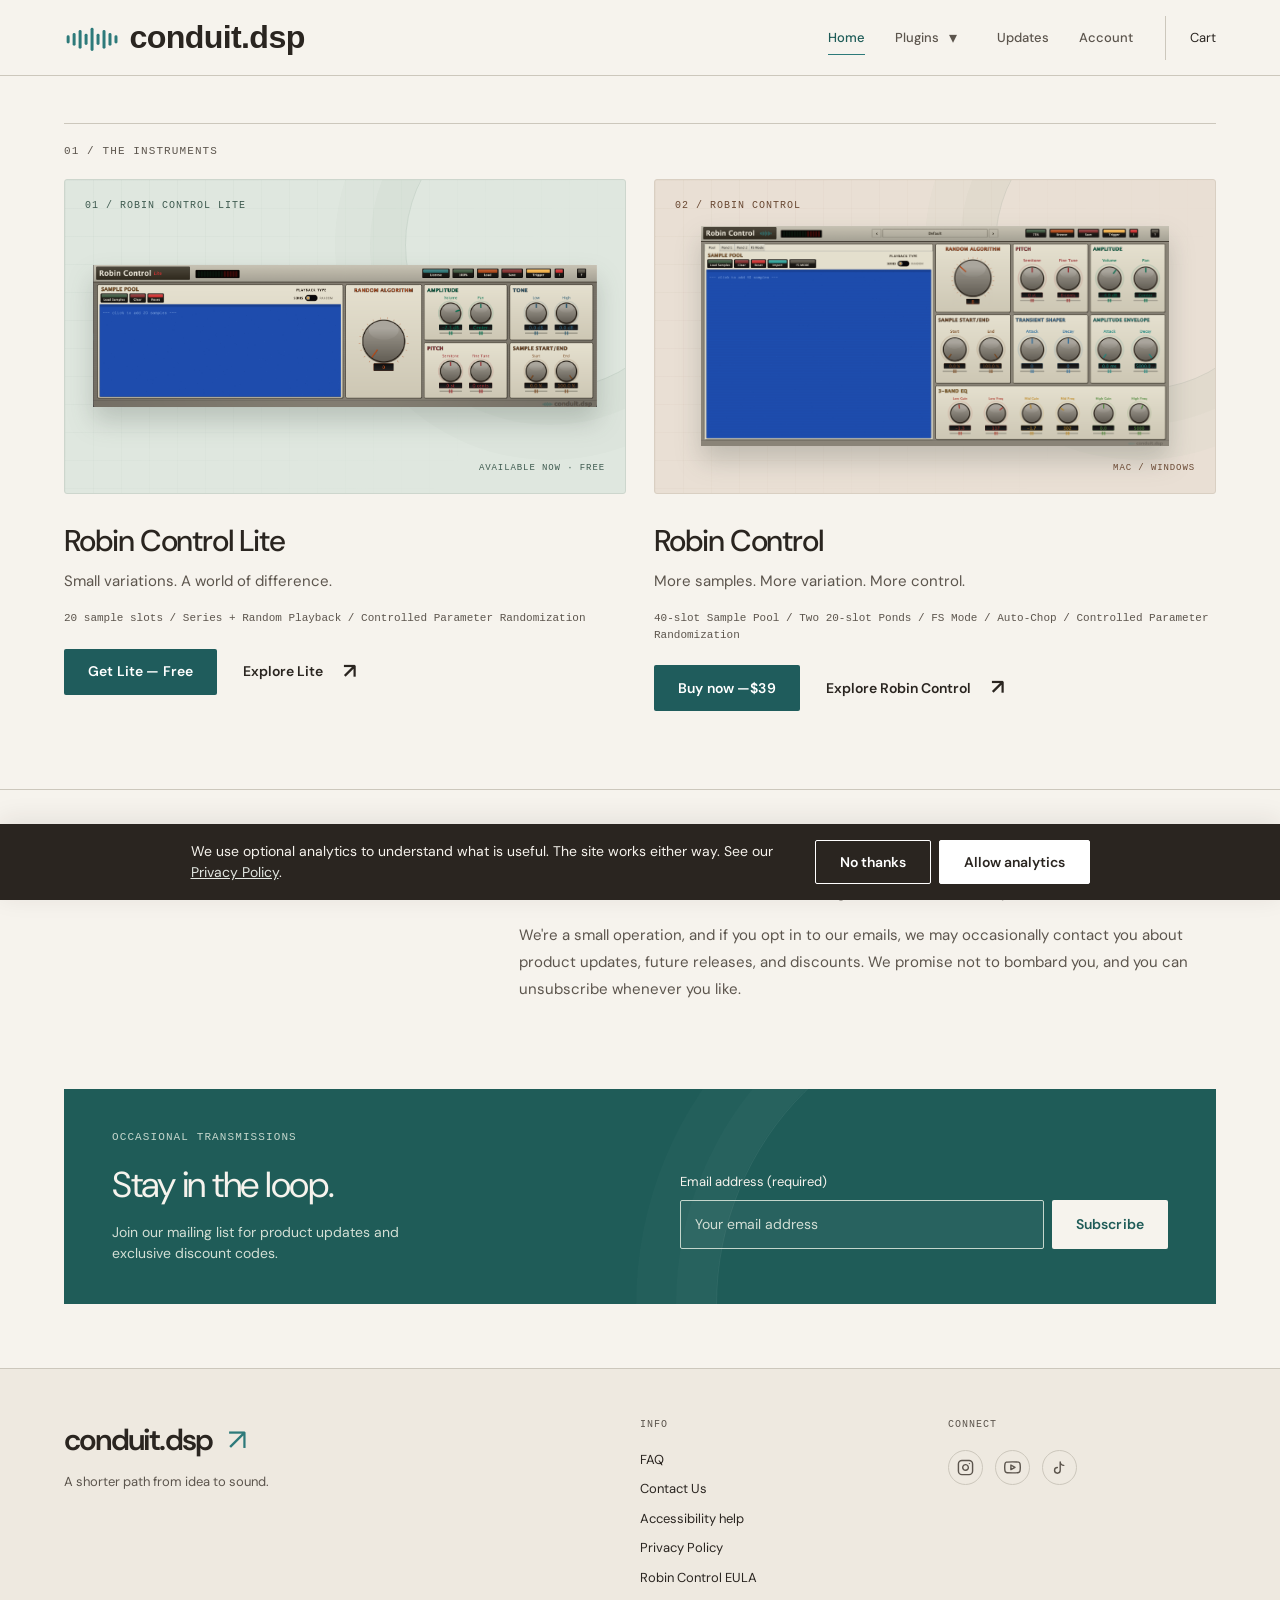
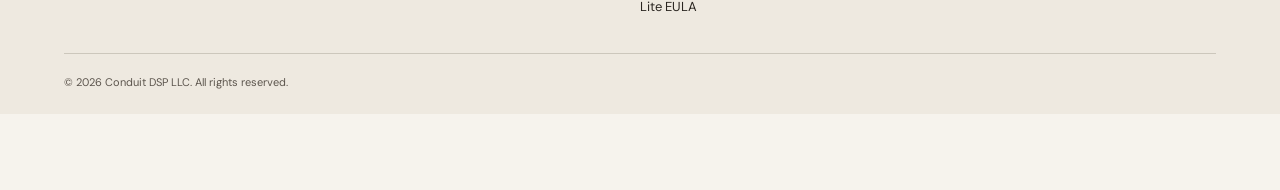
==== commit f040a997: "Match Robin Control card actions to Lite placement" ====
--- a/index.html
+++ b/index.html
@@ -28,7 +28,7 @@
   <link rel="stylesheet" href="/assets/css/footer.css">
   <link rel="stylesheet" href="/assets/css/storefront.css?v=20260922-1">
   <link rel="stylesheet" href="/assets/css/cookie-banner.css">
-  <link rel="stylesheet" href="/assets/css/pages/home.css?v=20261021-buy1">
+  <link rel="stylesheet" href="/assets/css/pages/home.css?v=20261021-buy2">
   <!-- MailerLite Universal -->
   <script>
   (function(w,d,e,u,f,l,n){w[f]=w[f]||function(){(w[f].q=w[f].q||[])
@@ -110,10 +110,10 @@
               <p class="plugin-card__summary">More samples. More variation. More control.</p>
               <p class="plugin-card__meta">40-slot Sample Pool / Two 20-slot Ponds / FS Mode / Auto-Chop / Controlled Parameter Randomization</p>
 
-              <div class="plugin-card__actions plugin-card__actions--control">
-                <a class="text-link" href="/plugins/robin-control/">Explore Robin Control <span aria-hidden="true">↗</span></a>
+              <div class="plugin-card__actions">
                 <a class="btn btn--primary" href="https://conduitdsp.moonbase.sh/buy/robin-control" data-store-action="add_to_cart" data-store-product="robin-control" data-moonbase-if="!product.robin-control.owned">Buy now — <span data-moonbase-render="product.robin-control.price">$39</span></a>
                 <a class="btn btn--outline" href="https://conduitdsp.moonbase.sh/download/robin-control" data-store-action="download_product" data-store-product="robin-control" hidden data-moonbase-if="product.robin-control.owned">Download Robin Control</a>
+                <a class="text-link" href="/plugins/robin-control/">Explore Robin Control <span aria-hidden="true">↗</span></a>
               </div>
             </div>
           </article>
--- a/assets/css/pages/home.css
+++ b/assets/css/pages/home.css
@@ -20,9 +20,6 @@
 .plugin-card__meta { margin: 18px 0 22px; font-family: var(--font-mono); font-size: 11px; color: var(--text-muted); }
 .plugin-card__actions { display: flex; gap: 26px; align-items: center; flex-wrap: wrap; }
 .plugin-card__actions .btn { width: auto; }
-.plugin-card__actions--control { display: grid; grid-template-columns: minmax(0, 1fr) auto; gap: 16px; }
-.plugin-card__actions--control .text-link { gap: 10px; }
-.plugin-card__actions--control .btn { padding-inline: 16px; white-space: nowrap; }
 .product-explore { margin-top: 18px; }
 .plugin-card .waitlist-signup { border-top: 1px solid var(--border); padding-top: 18px; margin-top: 22px; }
 .home-about { margin-top: 78px; padding: 62px 0; border-top: 1px solid var(--border); }
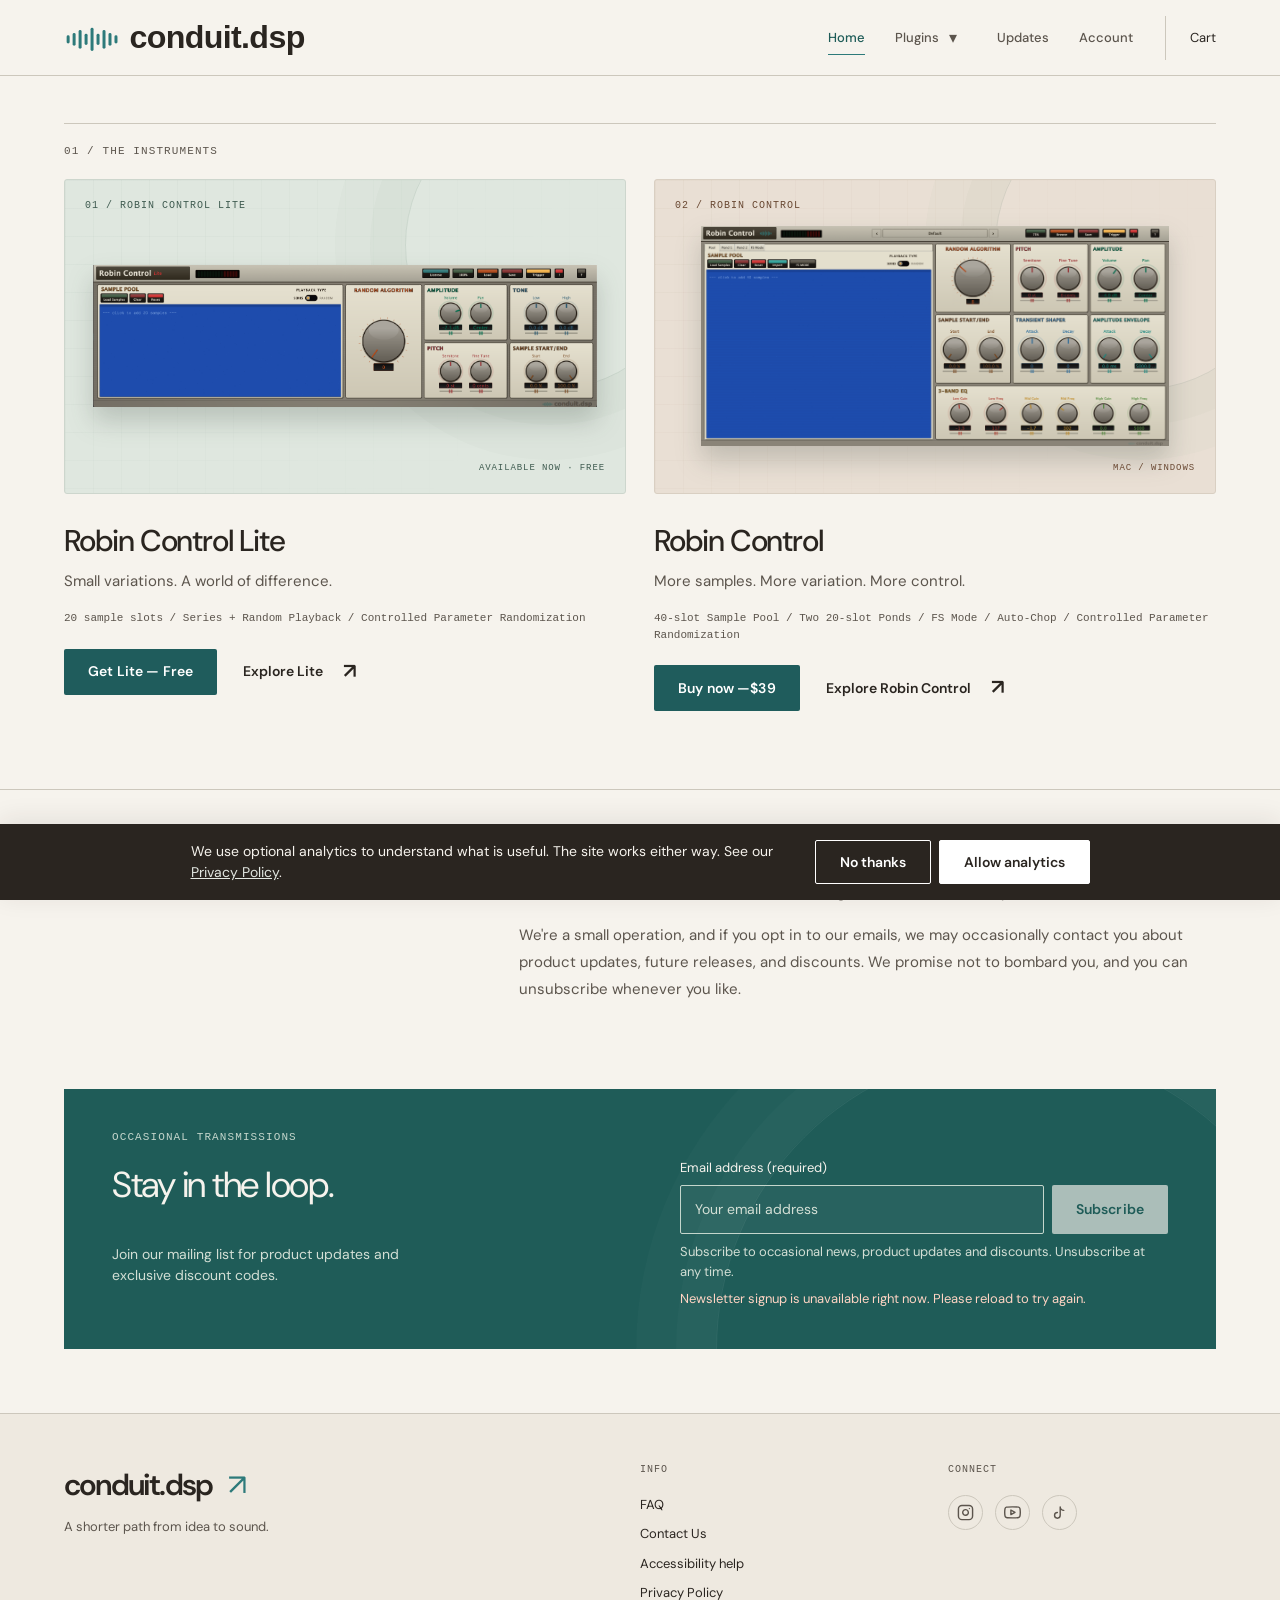
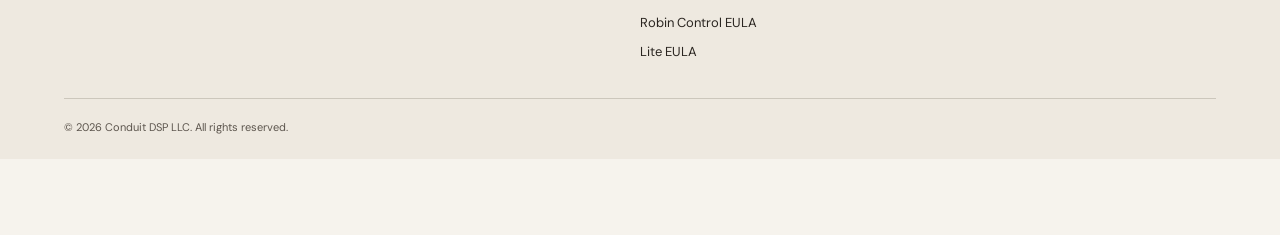
==== commit 99897bc0: "Move website newsletter signup directly to Moonbase" ====
--- a/index.html
+++ b/index.html
@@ -28,16 +28,7 @@
   <link rel="stylesheet" href="/assets/css/footer.css">
   <link rel="stylesheet" href="/assets/css/storefront.css?v=20260922-1">
   <link rel="stylesheet" href="/assets/css/cookie-banner.css">
-  <link rel="stylesheet" href="/assets/css/pages/home.css?v=20261021-buy2">
-  <!-- MailerLite Universal -->
-  <script>
-  (function(w,d,e,u,f,l,n){w[f]=w[f]||function(){(w[f].q=w[f].q||[])
-  .push(arguments);},l=d.createElement(e),l.async=1,l.src=u,
-  n=d.getElementsByTagName(e)[0],n.parentNode.insertBefore(l,n);})
-  (window,document,'script','https://assets.mailerlite.com/js/universal.js','ml');
-  ml('account', '2241125');
-  </script>
-  <!-- End MailerLite Universal -->
+  <link rel="stylesheet" href="/assets/css/pages/home.css?v=20261114-newsletter">
 </head>
 <body>
   <a class="skip-link" href="#main-content">Skip to content</a>
@@ -142,11 +133,14 @@
         <div class="home-newsletter__inner">
           <p class="eyebrow">Occasional transmissions</p><h2>Stay in the loop.</h2>
           <p>Join our mailing list for product updates and exclusive discount codes.</p>
-          <form id="newsletter-form" class="newsletter-form">
+          <form id="newsletter-form" class="newsletter-form" method="post" data-moonbase-form="subscribe" data-moonbase-feedback="inline" aria-describedby="newsletter-consent">
             <label for="newsletter-email">Email address (required)</label><input id="newsletter-email" type="email" name="email" placeholder="Your email address" autocomplete="email" required>
-            <button type="submit" class="btn btn--submit">Subscribe</button>
+            <input type="hidden" name="groups" value="conduit-dsp-newsletter">
+            <button type="submit" class="btn btn--submit" disabled>Subscribe</button>
+            <p id="newsletter-consent">Subscribe to occasional news, product updates and discounts. Unsubscribe at any time.</p>
+            <p id="newsletter-status" data-moonbase-message role="status" aria-live="polite" aria-atomic="true">Loading signup…</p>
+            <noscript><p>Enable JavaScript to subscribe.</p></noscript>
           </form>
-          <div id="newsletter-status" role="status" aria-live="polite" aria-atomic="true"></div>
         </div>
       </div>
     </section>
@@ -201,6 +195,6 @@
   <script src="/assets/js/nav.js"></script>
   <script src="/assets/js/cookie-banner.js"></script>
 
-  <script src="/assets/js/newsletter.js"></script>
+  <script src="/assets/js/newsletter.js?v=20261114-moonbase"></script>
 </body>
 </html>
--- a/assets/css/pages/home.css
+++ b/assets/css/pages/home.css
@@ -36,8 +36,6 @@
 .newsletter-form input { min-width: 0; width: 100%; padding: 13px 14px; background: #ffffff0a; border: 1px solid #C4D6CC88; color: white; border-radius: 2px; font-size: 14px; }
 .newsletter-form input::placeholder { color: #D3DFD5; }
 .newsletter-form .btn { background: var(--bg-primary); color: var(--accent-deep); }
-.newsletter-success, .newsletter-error { grid-column: 2; margin-top: 12px; font-size: 14px; }
-.newsletter-error { color: #FFD4C3; }
 @media (max-width: 900px) { .home-newsletter { margin-inline: 24px; } .home-newsletter__inner { padding-inline: 8px; column-gap: 36px; } .plugin-card__image { height: 270px; padding-inline: 20px; } }
 @media (max-width: 680px) {
   .home-plugins { padding-top: 28px; }
@@ -57,5 +55,7 @@
 .newsletter-form { flex-wrap: wrap; }
 .newsletter-form label { flex-basis: 100%; font-size: 13px; }
 .newsletter-form input { flex: 1 1 180px; border-color: #C4D6CC; }
-#newsletter-status { grid-column: 2; margin-top: 12px; font-size: 14px; }
+.home-newsletter .newsletter-form p { flex-basis: 100%; max-width: none; margin-top: 0; font-size: 13px; }
+.newsletter-form .btn:disabled { opacity: .65; cursor: wait; }
+.home-newsletter .newsletter-form[data-moonbase-state="error"] #newsletter-status { color: #FFD4C3; }
 #newsletter-status:empty { margin: 0; }
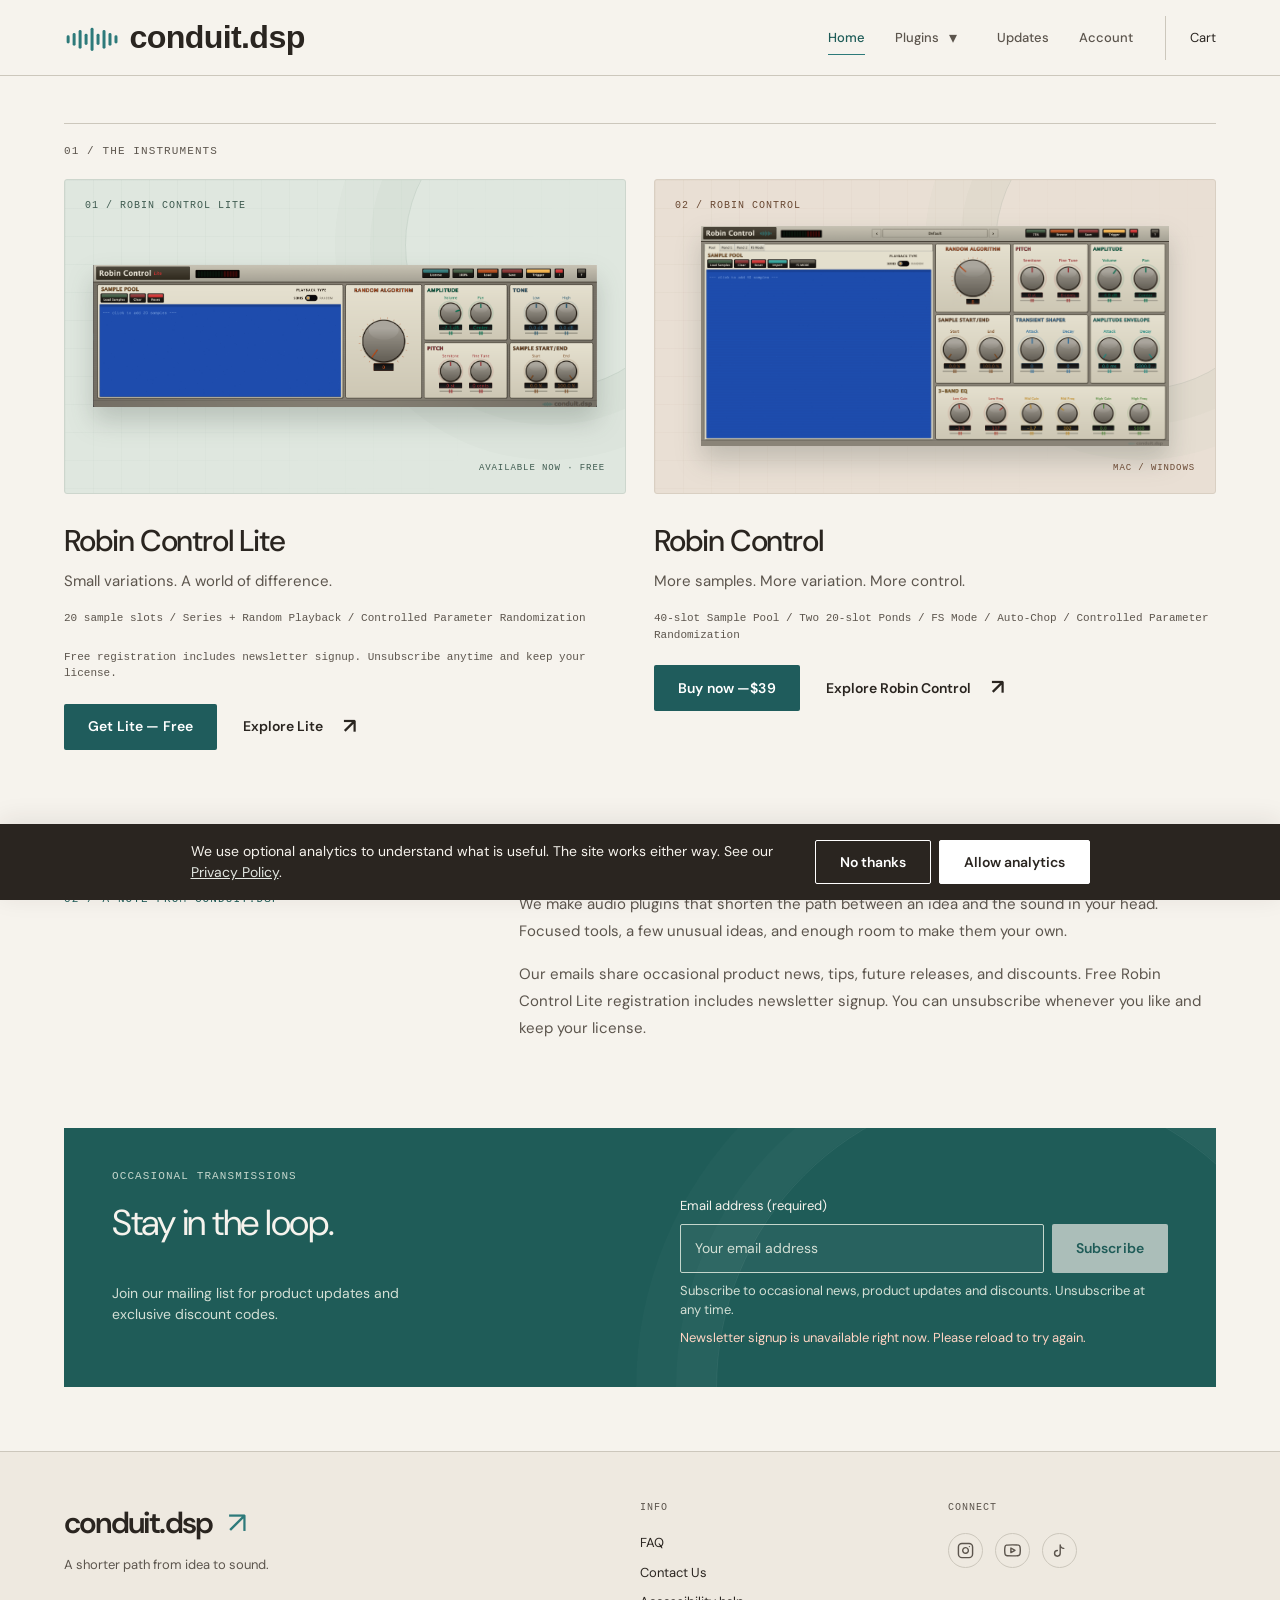
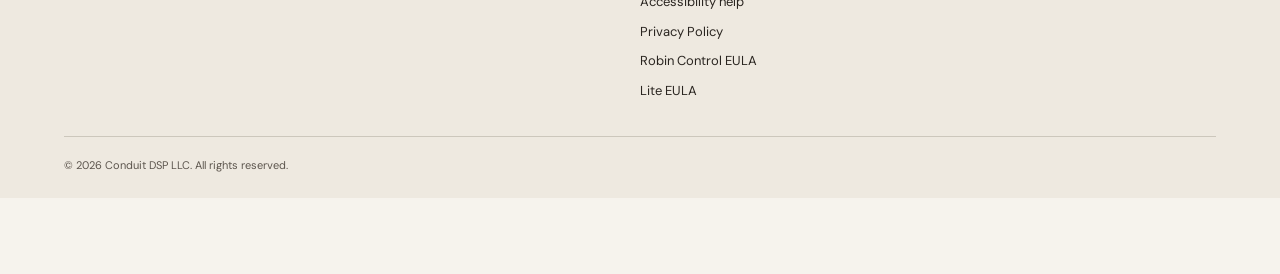
==== commit 68602dc7: "Disclose required newsletter signup for free Lite registration" ====
--- a/index.html
+++ b/index.html
@@ -84,6 +84,7 @@
               <h2 class="plugin-card__name"><a href="/plugins/robin-control-lite/">Robin Control Lite</a></h2>
               <p class="plugin-card__summary">Small variations. A world of difference.</p>
               <p class="plugin-card__meta">20 sample slots / Series + Random Playback / Controlled Parameter Randomization</p>
+              <p class="plugin-card__meta">Free registration includes newsletter signup. Unsubscribe anytime and keep your license.</p>
               <div class="plugin-card__actions"><a class="btn btn--primary" href="https://conduitdsp.moonbase.sh/buy/robin-control-lite" data-store-action="add_to_cart" data-moonbase-if="!product.robin-control-lite.owned">Get Lite — Free</a><a class="btn btn--outline" href="https://conduitdsp.moonbase.sh/download/robin-control-lite" data-store-action="download_product" hidden data-moonbase-if="product.robin-control-lite.owned">Download Lite</a><a class="text-link" href="/plugins/robin-control-lite/">Explore Lite <span aria-hidden="true">↗</span></a></div>
             </div>
           </article>
@@ -122,7 +123,7 @@
         <div class="home-about__text">
           <p class="eyebrow">02 / A note from conduit.dsp</p>
           <p>We make audio plugins that shorten the path between an idea and the sound in your head. Focused tools, a few unusual ideas, and enough room to make them your own.</p>
-          <p>We're a small operation, and if you opt in to our emails, we may occasionally contact you about product updates, future releases, and discounts. We promise not to bombard you, and you can unsubscribe whenever you like.</p>
+          <p>Our emails share occasional product news, tips, future releases, and discounts. Free Robin Control Lite registration includes newsletter signup. You can unsubscribe whenever you like and keep your license.</p>
         </div>
       </div>
     </section>
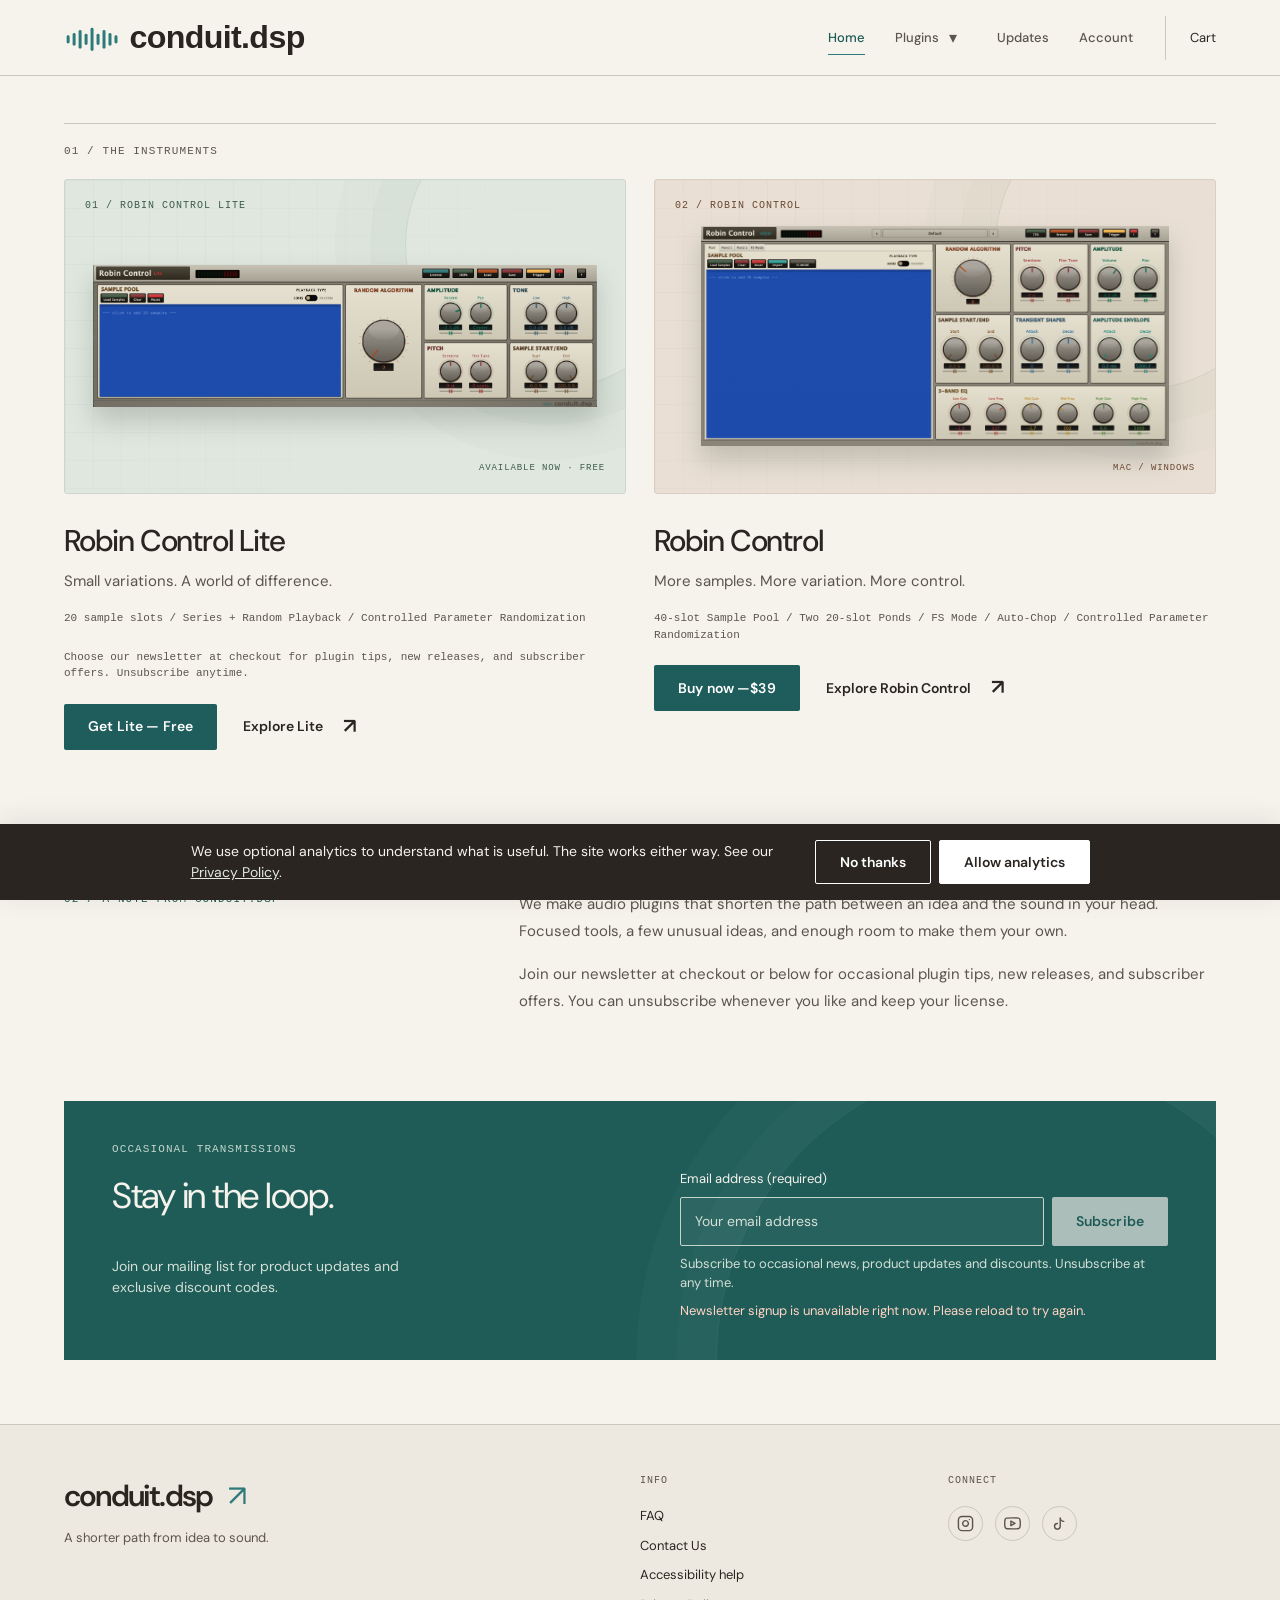
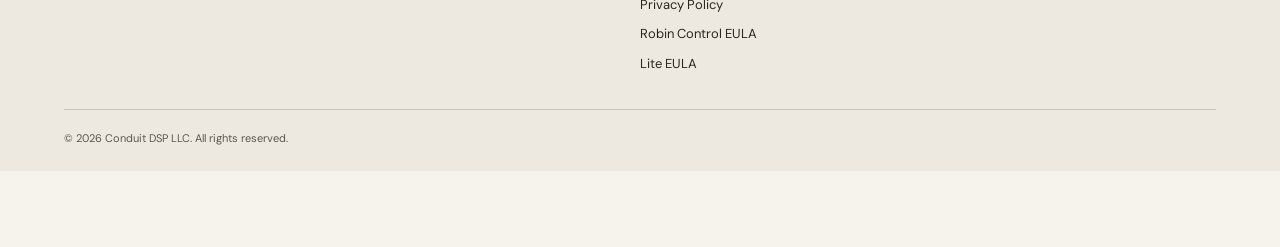
==== commit be28a713: "Restore checkout newsletter choice and plan regional enrollment" ====
--- a/index.html
+++ b/index.html
@@ -84,7 +84,7 @@
               <h2 class="plugin-card__name"><a href="/plugins/robin-control-lite/">Robin Control Lite</a></h2>
               <p class="plugin-card__summary">Small variations. A world of difference.</p>
               <p class="plugin-card__meta">20 sample slots / Series + Random Playback / Controlled Parameter Randomization</p>
-              <p class="plugin-card__meta">Free registration includes newsletter signup. Unsubscribe anytime and keep your license.</p>
+              <p class="plugin-card__meta">Choose our newsletter at checkout for plugin tips, new releases, and subscriber offers. Unsubscribe anytime.</p>
               <div class="plugin-card__actions"><a class="btn btn--primary" href="https://conduitdsp.moonbase.sh/buy/robin-control-lite" data-store-action="add_to_cart" data-moonbase-if="!product.robin-control-lite.owned">Get Lite — Free</a><a class="btn btn--outline" href="https://conduitdsp.moonbase.sh/download/robin-control-lite" data-store-action="download_product" hidden data-moonbase-if="product.robin-control-lite.owned">Download Lite</a><a class="text-link" href="/plugins/robin-control-lite/">Explore Lite <span aria-hidden="true">↗</span></a></div>
             </div>
           </article>
@@ -123,7 +123,7 @@
         <div class="home-about__text">
           <p class="eyebrow">02 / A note from conduit.dsp</p>
           <p>We make audio plugins that shorten the path between an idea and the sound in your head. Focused tools, a few unusual ideas, and enough room to make them your own.</p>
-          <p>Our emails share occasional product news, tips, future releases, and discounts. Free Robin Control Lite registration includes newsletter signup. You can unsubscribe whenever you like and keep your license.</p>
+          <p>Join our newsletter at checkout or below for occasional plugin tips, new releases, and subscriber offers. You can unsubscribe whenever you like and keep your license.</p>
         </div>
       </div>
     </section>
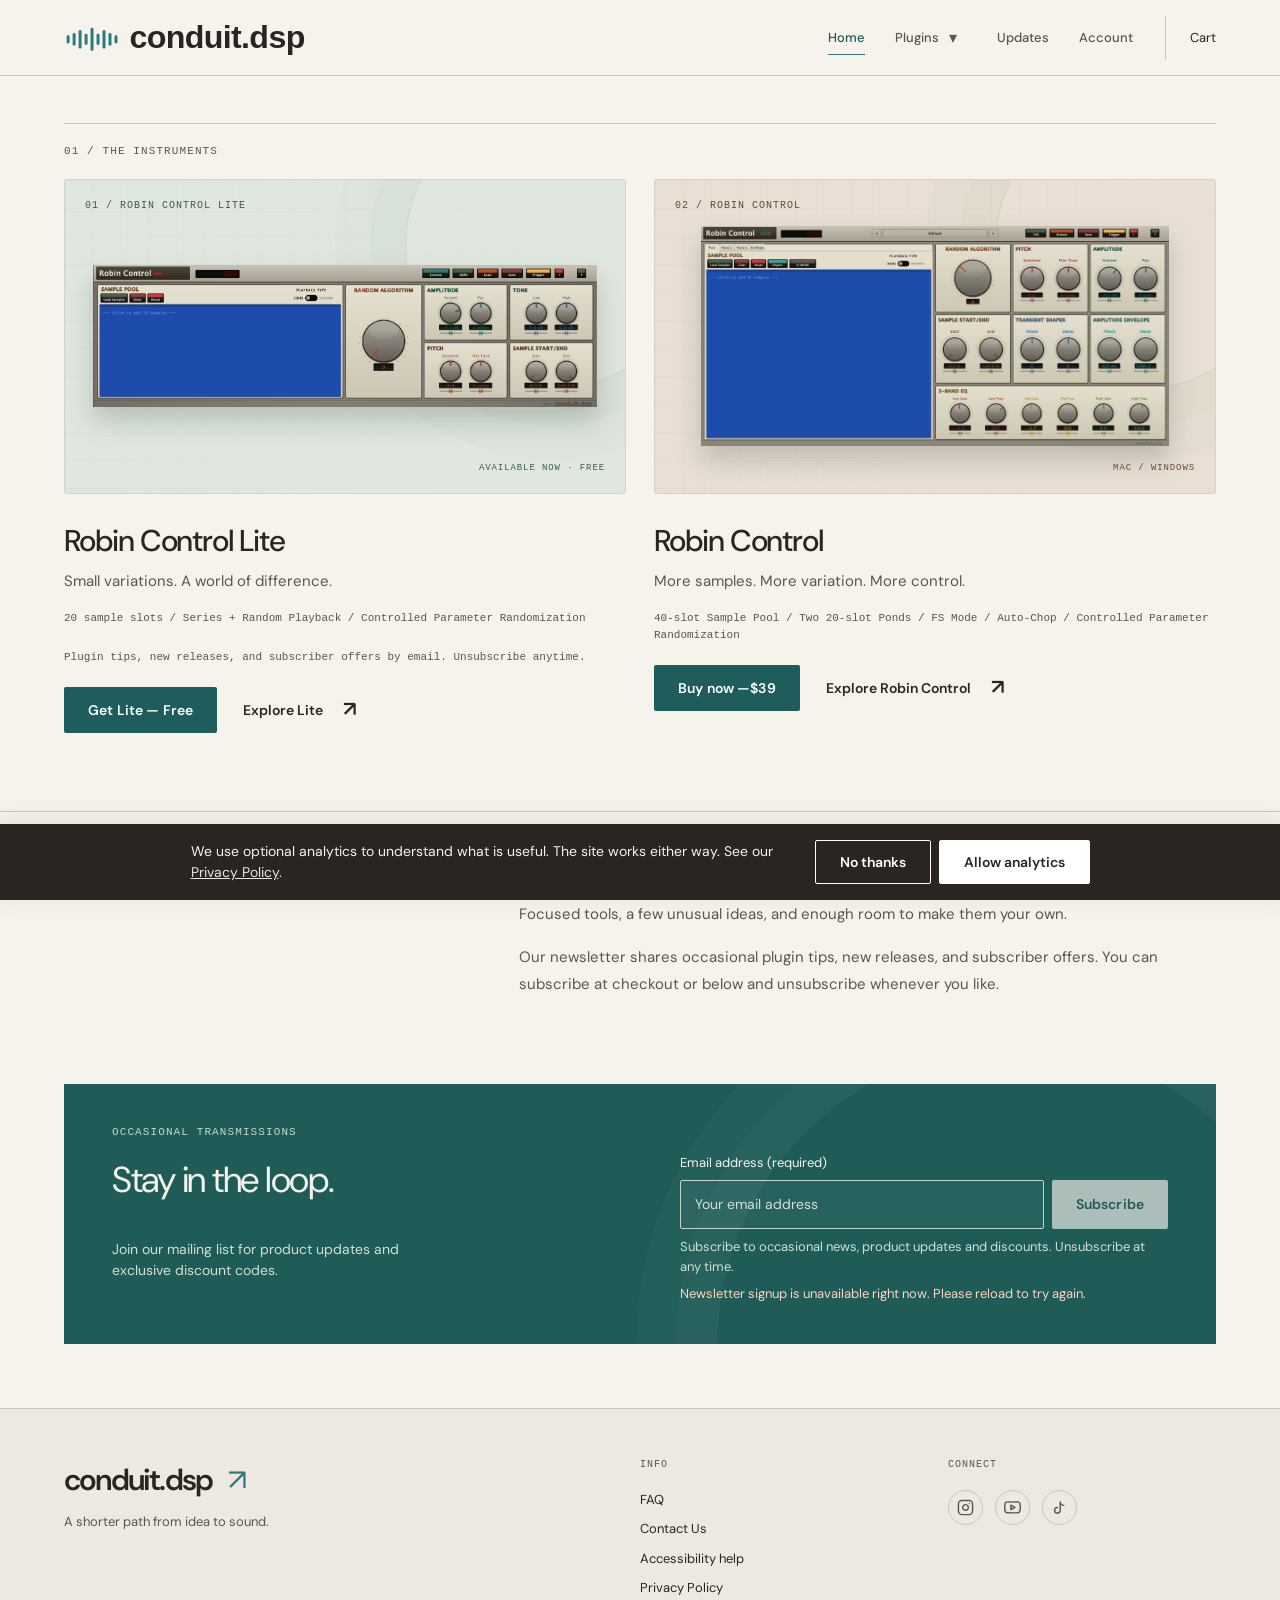
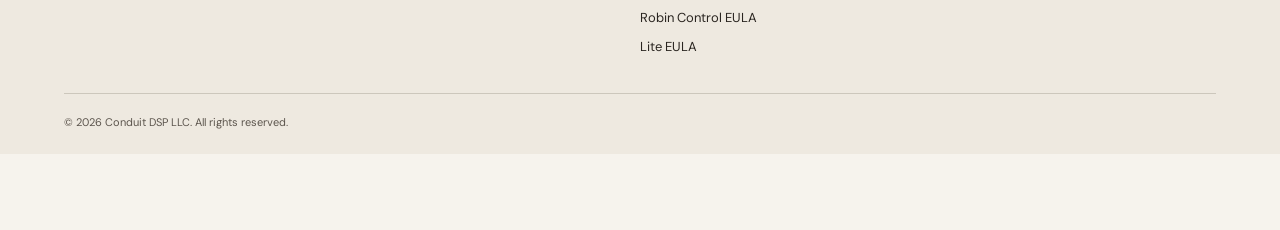
==== commit d13fcbf6: "Document prechecked Moonbase checkout and simplify signup notices" ====
--- a/index.html
+++ b/index.html
@@ -84,7 +84,7 @@
               <h2 class="plugin-card__name"><a href="/plugins/robin-control-lite/">Robin Control Lite</a></h2>
               <p class="plugin-card__summary">Small variations. A world of difference.</p>
               <p class="plugin-card__meta">20 sample slots / Series + Random Playback / Controlled Parameter Randomization</p>
-              <p class="plugin-card__meta">Choose our newsletter at checkout for plugin tips, new releases, and subscriber offers. Unsubscribe anytime.</p>
+              <p class="plugin-card__meta">Plugin tips, new releases, and subscriber offers by email. Unsubscribe anytime.</p>
               <div class="plugin-card__actions"><a class="btn btn--primary" href="https://conduitdsp.moonbase.sh/buy/robin-control-lite" data-store-action="add_to_cart" data-moonbase-if="!product.robin-control-lite.owned">Get Lite — Free</a><a class="btn btn--outline" href="https://conduitdsp.moonbase.sh/download/robin-control-lite" data-store-action="download_product" hidden data-moonbase-if="product.robin-control-lite.owned">Download Lite</a><a class="text-link" href="/plugins/robin-control-lite/">Explore Lite <span aria-hidden="true">↗</span></a></div>
             </div>
           </article>
@@ -123,7 +123,7 @@
         <div class="home-about__text">
           <p class="eyebrow">02 / A note from conduit.dsp</p>
           <p>We make audio plugins that shorten the path between an idea and the sound in your head. Focused tools, a few unusual ideas, and enough room to make them your own.</p>
-          <p>Join our newsletter at checkout or below for occasional plugin tips, new releases, and subscriber offers. You can unsubscribe whenever you like and keep your license.</p>
+          <p>Our newsletter shares occasional plugin tips, new releases, and subscriber offers. You can subscribe at checkout or below and unsubscribe whenever you like.</p>
         </div>
       </div>
     </section>
